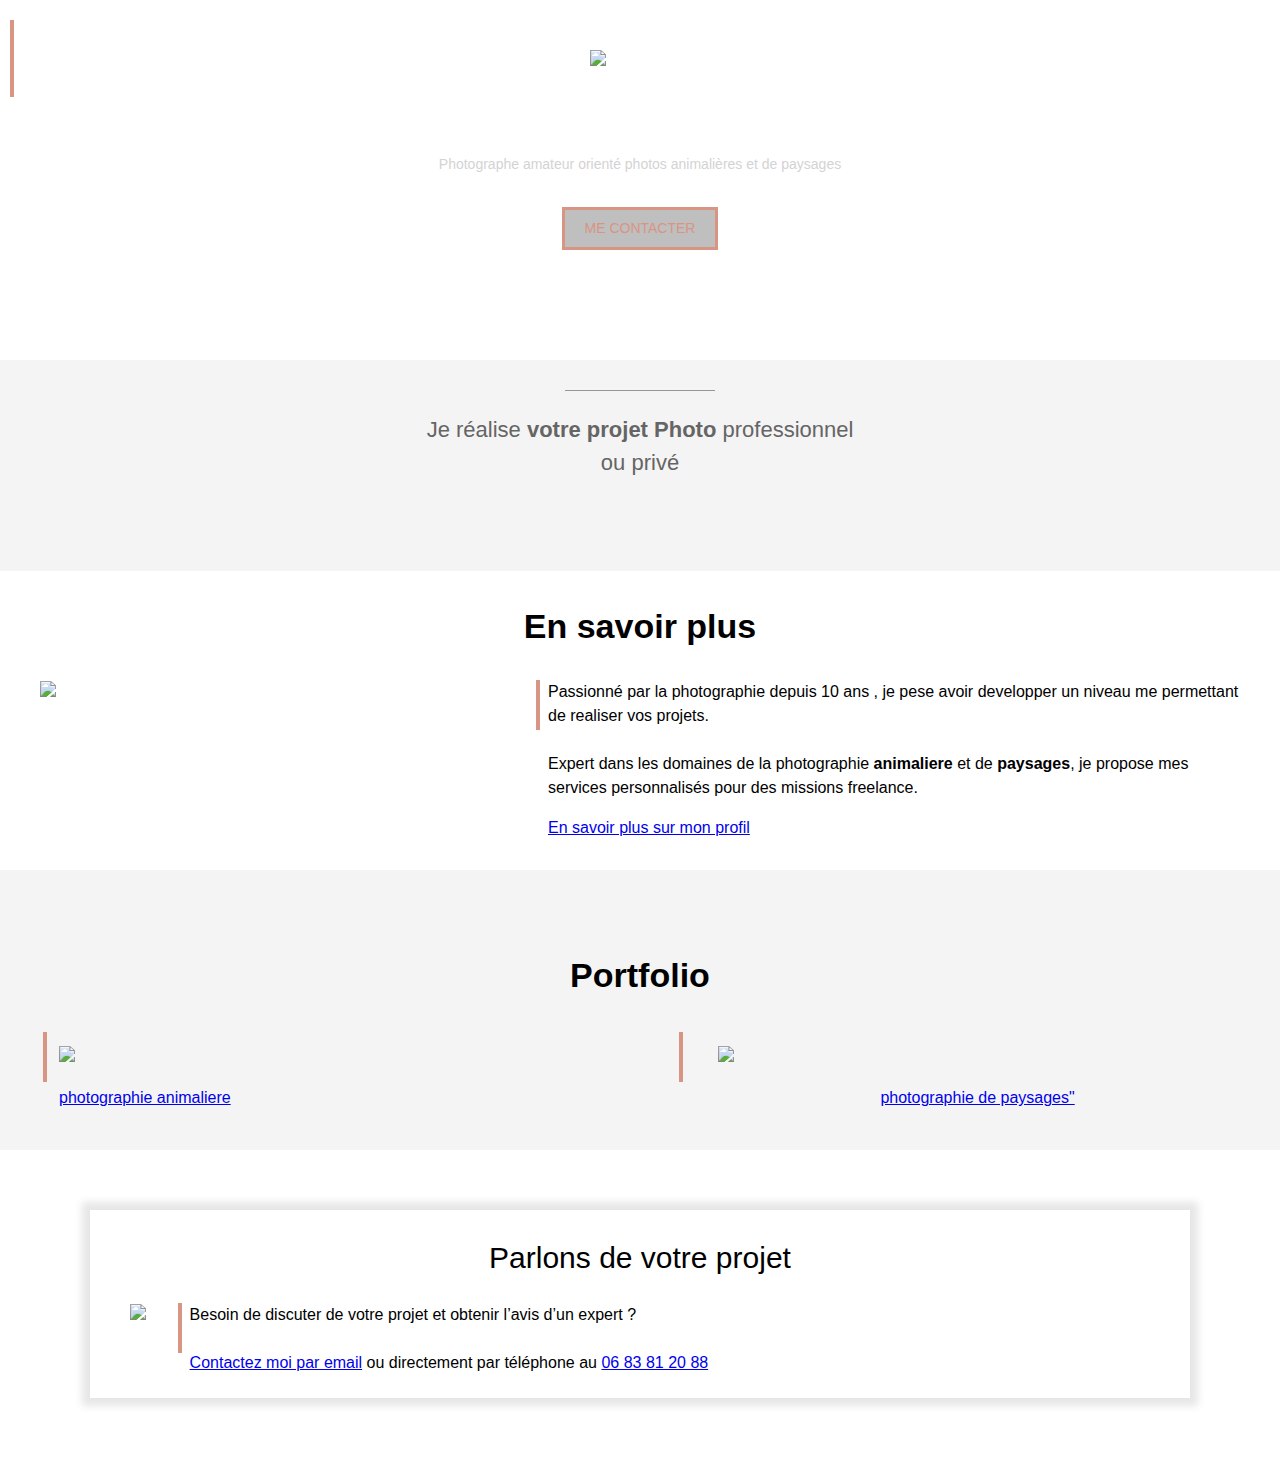
==== index.html @ aefd0a12 "Add files via upload" ====
<!DOCTYPE html>
<html lang="fr">
<head>
    <meta charset="UTF-8">
    <meta name="viewport" content="width=device-width, initial-scale=1.0">
    <title>Romain Cortex</title>
    <link rel="stylesheet" href="style.css">
</head>
<body>
    <!-- COUVERTURE -->
    <div class="cover">
        <img class="cover-profile" src="profilromrondsansfond.png"/>
        <h1>Romain Cortex</h1>
        <p>Photographe amateur orienté photos animalières et de paysages</p>
        
        <div style="text-align: center;">
            <a class="contact-button" href="mailto:romain.siix@gmail.com?subject=Contact%20depuis%20romaincortex.com">ME CONTACTER</a>
        </div>
        <div class="cover-contact">
            <p><a href="mailto:romain.siix@gmail.com?subject=Contact%20depuis%20romaincortex.com">romain.siix@gmail.com </a></p>
            </a></p>
            <p><a href="tel:+33683812088">06 83 81 20 88</a></p>
            <p><a href="tel:+3318195718621">819 571 8621</a></p>
        </div>
    </div>

    <!-- SECTION GRISE 1 -->
    <div class="section section-grise1">
        <div class="separateur"></div>
        <p>Je réalise <b>votre projet Photo</b> professionnel ou privé </p>
    </div>

    <!-- SECTION BLANCHE -->
    <div class="section">
        <h2>En savoir plus</h2>
        <img src="profilromain.jpg" class="col40"/>
        <div class="col60 float-right" style="padding-left: 16px;">
            <div class="texte-avec-ligne-verticale">
                <p>Passionné par la photographie depuis 10 ans , je pese avoir developper un niveau me permettant de realiser vos projets.<br><br>
                    Expert dans les domaines de la photographie <b>animaliere</b> et de <b>paysages</b>, je propose mes services personnalisés pour des missions freelance.</p>
                <a href="https://www.linkedin.com/in/rouxjonathan" target="_blank">En savoir plus sur mon profil</a>
            </div>
        </div>
        
    </div>

    <!-- SECTION GRISE 2 -->
    <div class="section section-grise2">
        <h2>Portfolio</h2>
        <table class="col-portfolio" style="display:inline-block">
            <tr>
                <td><div class="barre-verticale"></div></td>
                <td><img style="width:100%" src="tamia_testsmallbis.jpg"></td>
            </tr>
            <tr>
                <td></td>
                <td align="center"><a href="#">photographie animaliere</a></td>
            </tr>
        </table>
        <table  class="col-portfolio float-right">
            <tr>
                <td><div class="barre-verticale"></div></td>
                <td><img style="width:100%" src="routesmall.jpg"></td>
            </tr>
            <tr>
                <td></td>
                <td align="center"><a href="#">photographie de paysages"</a></td>
            </tr>
        </table>
    </div>

    <!-- SECTION BLANCHE -->
    <div class="section">
        <div class="frame">
            <p class="frame-title">Parlons de votre projet</p>
            <table style="width: 100%">
                <tr>
                    <td valign="top" align="center"><img src="profilromrond.jpg" style="width: 100px"></td>
                    <td>
                        <div class="texte-avec-ligne-verticale"
                        style="margin-left: 20px">
                            <p>
                                Besoin de discuter de votre projet 
                                et obtenir l’avis d’un expert ?
                                <br><br>
                                <a href="mailto:romain.siix@gmail.com?subject=Contact%20depuis%20romaincortex.com">Contactez moi par email</a> ou directement
                                par téléphone au <a href="tel:+33683812088">06 83 81 20 88</a>

                            </p>
                        </div>
                    </td>
                </tr>
            </table>

        </div>
    </div>
</body>
</html>
---- style.css ----
* {
    box-sizing: border-box;
}


:root {
    --color1: #D89584;
    --color2: #F4F4F4;
}

body {
    margin: 0;
    font-family: Arial;
    line-height: 1.5;
}

div.cover {
    background: url(cover_overlay.png) no-repeat center/100% 100%,url(paysagesoft.jpg) no-repeat center/cover;
    height: 360px;
    position: relative;
}

img.cover-profile {
    height: 100px;
    position: relative;
    left: 50%;
    margin-left: -50px;
    margin-top: 50px;
}

h1 {
    color: white;
    text-align: center;
    font-size: 42px;
    margin-top: 10px;
    margin-bottom: 0px;
}

div.cover p {
    color: lightgray;
    text-align: center;
    margin-top: 8px;
    font-size: 14px;
}

div.cover-contact {
    /* background-color: #FF000080; */
    position: absolute;
    top: 20px;
    left: 10px;
    border-left: 4px solid var(--color1);
    padding-left: 8px;
}

div.cover-contact p {
    text-align: left;
    margin-top: 0px;
    margin-bottom: 0px;
}

div.cover-contact p:first-child {
    margin-bottom: 14px;
}

div.cover-contact * {
    color: white;
    font-size: 14px;
}

a.contact-button {
    color: var(--color1);
    border: 3px solid var(--color1);
    padding: 8px 20px;
    text-decoration: none;
    background-color: #00000040;
    display: inline-block;
    margin-top: 18px;
    font-size: 14px;
}

a.contact-button:hover {
    color: white;
    border: 3px solid white;
}

.section {
    padding-left: 40px;
    padding-right: 40px;
    padding-top: 30px;
    padding-bottom: 30px;
    overflow: auto;
}

div.section-grise1 {
    background: url(triangle2white.svg) no-repeat center bottom/100%;
    background-color: var(--color2);
    padding-bottom: 70px;
}

div.section-grise2 {
    background: url(triangle1white.svg) no-repeat center top/100%;
    background-color: var(--color2);
    padding-top: 80px;
}

h2 {
    text-align: center;
    font-size: 34px;
    margin-top: 0px;
}

div.separateur {
    background-color: #979797;
    height: 1px;
    width: 150px;
    position: relative;
    left: 50%;
    margin-left: -75px;
}

div.section-grise1 p {
    font-size: 22px;
    color: #656565;
    text-align: center;
    max-width: 450px;
    margin-left: auto;
    margin-right: auto;
}

.col40 {
    width: 40%;
}

.col60 {
    width: 60%;
}

.float-right {
    float: right;
}

div.texte-avec-ligne-verticale {
    border-left: 4px solid var(--color1);
    padding-left: 8px;
    height: 50px;
    display: inline-block;
}

div.texte-avec-ligne-verticale p {
    margin-top: 0;
}

div.barre-verticale {
    height: 50px;
    width: 4px;
    background-color: var(--color1);
    margin-right: 8px;
}

.col-portfolio {
    width: 47%;

}

div.frame {
    margin: 30px 50px;
    padding: 20px 30px;
    background-color: white;
    box-shadow: 0px 0px 8px 8px rgba(0, 0, 0, 0.1);

}

p.frame-title {
    font-size: 30px;
    margin-top: 5px;
    margin-bottom: 20px;
    text-align: center;
}
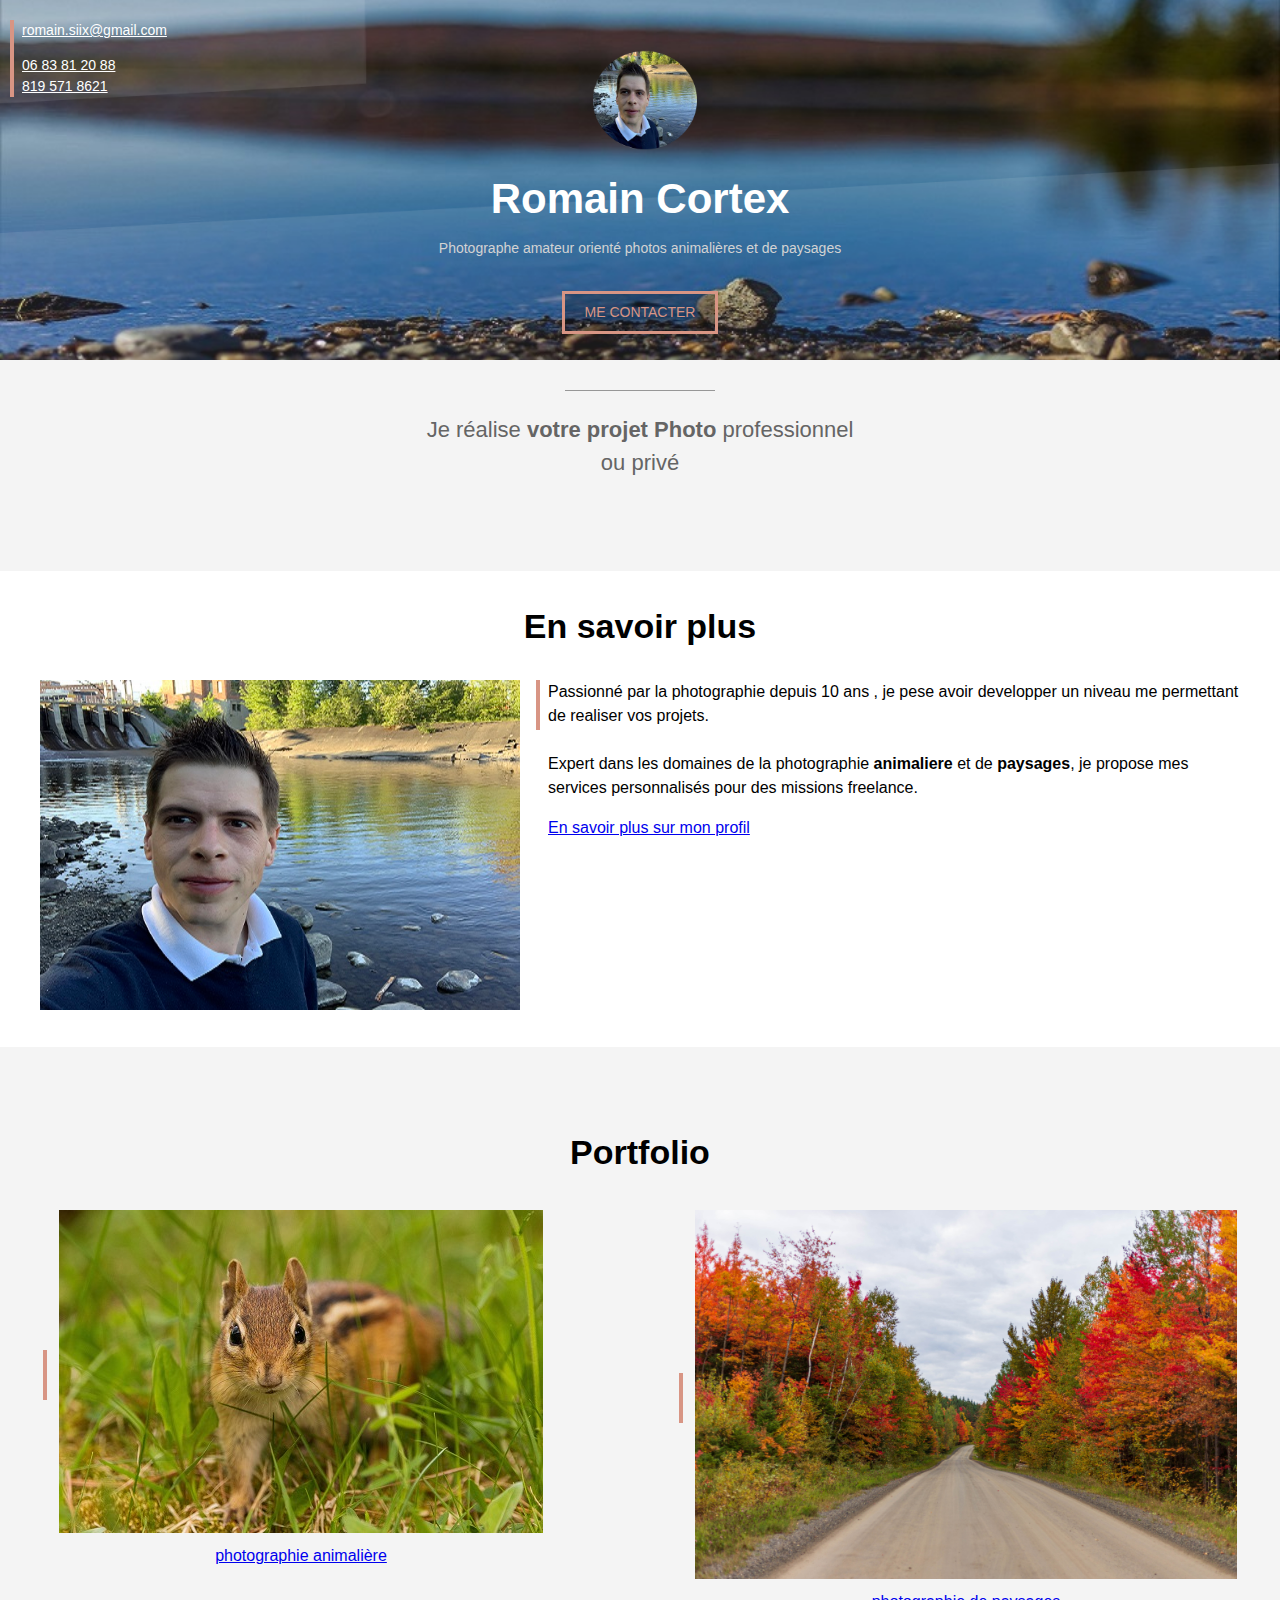
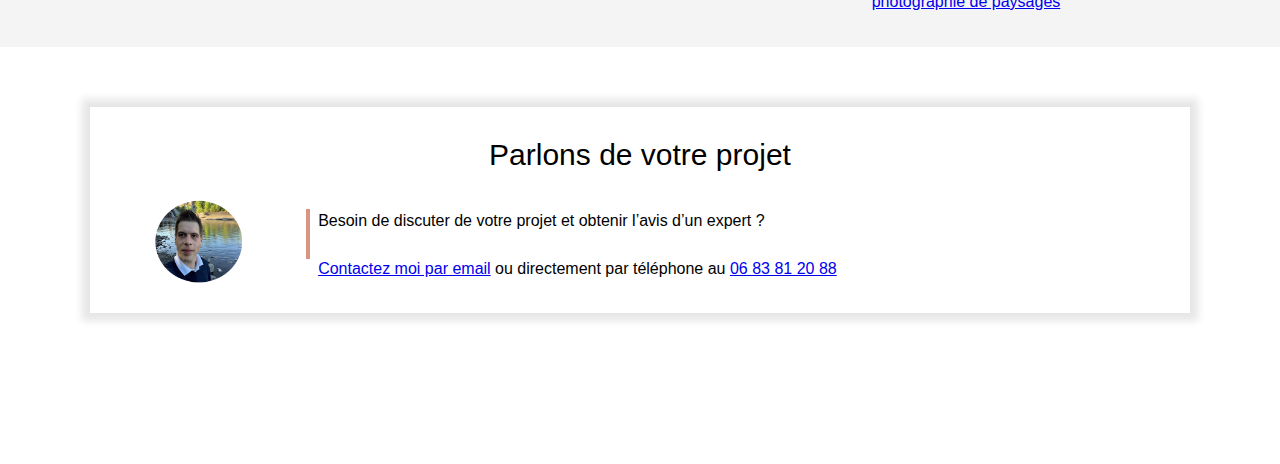
==== commit ca012d0b: "Add files via upload" ====
--- a/index.html
+++ b/index.html
@@ -33,12 +33,12 @@
     <!-- SECTION BLANCHE -->
     <div class="section">
         <h2>En savoir plus</h2>
-        <img src="profilromain.jpg" class="col40"/>
-        <div class="col60 float-right" style="padding-left: 16px;">
+        <img src="profilromain.jpg" class="col-contenu"/>
+        <div class="col-contenu float-right">
             <div class="texte-avec-ligne-verticale">
                 <p>Passionné par la photographie depuis 10 ans , je pese avoir developper un niveau me permettant de realiser vos projets.<br><br>
                     Expert dans les domaines de la photographie <b>animaliere</b> et de <b>paysages</b>, je propose mes services personnalisés pour des missions freelance.</p>
-                <a href="https://www.linkedin.com/in/rouxjonathan" target="_blank">En savoir plus sur mon profil</a>
+                <a href="https://www.linkedin.com/in/romain-six" target="_blank">En savoir plus sur mon profil</a>
             </div>
         </div>
         
@@ -50,49 +50,29 @@
         <table class="col-portfolio" style="display:inline-block">
             <tr>
                 <td><div class="barre-verticale"></div></td>
-                <td><img style="width:100%" src="tamia_testsmallbis.jpg"></td>
+                <td><a href="portfolio-animaliere.html"><img style="width:100%" src="tamia_testsmallbis.jpg"></a></td>
             </tr>
             <tr>
                 <td></td>
-                <td align="center"><a href="#">photographie animaliere</a></td>
+                <td align="center"><a href="#">photographie animalière</a></td>
             </tr>
         </table>
         <table  class="col-portfolio float-right">
             <tr>
                 <td><div class="barre-verticale"></div></td>
-                <td><img style="width:100%" src="routesmall.jpg"></td>
+                <td><a href="portfolio-paysage.html"><img style="width:100%" src="routesmall.jpg"></a></td>
             </tr>
             <tr>
                 <td></td>
-                <td align="center"><a href="#">photographie de paysages"</a></td>
+                <td align="center"><a href="portfolio-paysage.html">photographie de paysages</a></td>
             </tr>
         </table>
     </div>
 
-    <!-- SECTION BLANCHE -->
+    <!-- SECTION BLANCHE FRAME -->
     <div class="section">
-        <div class="frame">
-            <p class="frame-title">Parlons de votre projet</p>
-            <table style="width: 100%">
-                <tr>
-                    <td valign="top" align="center"><img src="profilromrond.jpg" style="width: 100px"></td>
-                    <td>
-                        <div class="texte-avec-ligne-verticale"
-                        style="margin-left: 20px">
-                            <p>
-                                Besoin de discuter de votre projet 
-                                et obtenir l’avis d’un expert ?
-                                <br><br>
-                                <a href="mailto:romain.siix@gmail.com?subject=Contact%20depuis%20romaincortex.com">Contactez moi par email</a> ou directement
-                                par téléphone au <a href="tel:+33683812088">06 83 81 20 88</a>
-
-                            </p>
-                        </div>
-                    </td>
-                </tr>
-            </table>
-
-        </div>
+        <iframe src="contact-frame.html" scrolling="no"></iframe>
+      
     </div>
 </body>
 </html>--- a/style.css
+++ b/style.css
@@ -12,6 +12,14 @@
     margin: 0;
     font-family: Arial;
     line-height: 1.5;
+}
+
+iframe {
+    width: 100%;
+    border: none;
+    height: 350px;
+
+
 }
 
 div.cover {
@@ -77,6 +85,13 @@
     margin-top: 18px;
     font-size: 14px;
 }
+a.contact-button-portfolio{
+    position: absolute; 
+    right: 20px;
+    top: 5px;
+}
+
+
 
 a.contact-button:hover {
     color: white;
@@ -92,7 +107,7 @@
 }
 
 div.section-grise1 {
-    background: url(triangle2white.svg) no-repeat center bottom/100%;
+    background: url(triangle2white.svg) no-repeat center bottom -1px/100%;
     background-color: var(--color2);
     padding-bottom: 70px;
 }
@@ -127,12 +142,13 @@
     margin-right: auto;
 }
 
-.col40 {
+img.col-contenu {
     width: 40%;
 }
 
-.col60 {
+div.col-contenu {
     width: 60%;
+    padding-left: 16px;
 }
 
 .float-right {
@@ -175,4 +191,126 @@
     margin-top: 5px;
     margin-bottom: 20px;
     text-align: center;
+}
+div.frame img {
+    width: 100px;
+}
+
+/* PORTFOLIO*/
+
+.portfolio-header {
+    height: 90px;
+    background: url(header.jpg) no-repeat center/cover;
+    position: relative;
+
+}
+.portfolio-header-title {
+    font-size: 26px;
+    font-weight: bold;
+    color: white;
+    display: inline-block;
+    padding-top: 4px;
+    padding-left: 8px;
+}
+h1.portfolio{
+    font-size: 26px;
+    color: black;
+    line-height: 1;
+    padding-top: 10px;
+}
+h2.portfolio{
+    font-size: 26px;
+    color: black;
+    font-weight: normal;
+    margin-bottom: 0px;
+
+    }
+a.portfolio-back{
+    color: var(--color1);
+    margin-left: -10px;
+
+
+}
+img.portfolio{
+    width: 70%;
+    max-width: 550px;
+}
+
+/* responsive design */
+
+@media only screen and (max-width: 768px) {
+    img.cover-profile {
+        height: 90px;
+        margin-top: 75px;
+    }
+    
+    h1 {
+        
+        font-size: 38px;
+        margin-top: 6px;
+        margin-bottom: 0px;
+    }
+    
+    div.cover p {
+        
+        margin-top: 2px;
+        font-size: 13px;
+    }
+
+    .section {
+        padding-left: 20px;
+        padding-right: 20px;
+       
+    }
+    
+    div.section-grise1 {
+        padding-bottom: 40px;
+    }
+    h2 {
+        font-size: 30px;  
+    }
+    img.col-contenu {
+        width: 100%;
+    }
+    
+    div.col-contenu {
+        width: 100%;
+        padding-left: 0px;
+        margin-top: 20px;
+    }
+    .col-portfolio {
+        width: 100%;
+        margin-bottom: 20px;
+    }
+
+    div.frame {
+        margin: 0px 0px;
+        padding: 0px 0px;
+        box-shadow:none;
+        }
+    div.frame img {
+        width: 70px;
+
+    }
+    
+    iframe {
+        height: 250px;
+    }
+    /* portfolio mobile */
+
+    .portfolio-header-title {
+        font-size: 19px;
+        padding-top: 10px;
+        padding-left: 4px;
+    }
+    a.contact-button {
+        padding: 7px 12px;
+        margin-top: 15px;
+        font-size: 12px;
+    }
+    a.contact-button-portfolio{
+        right: 12px;
+        
+    }
+        
 }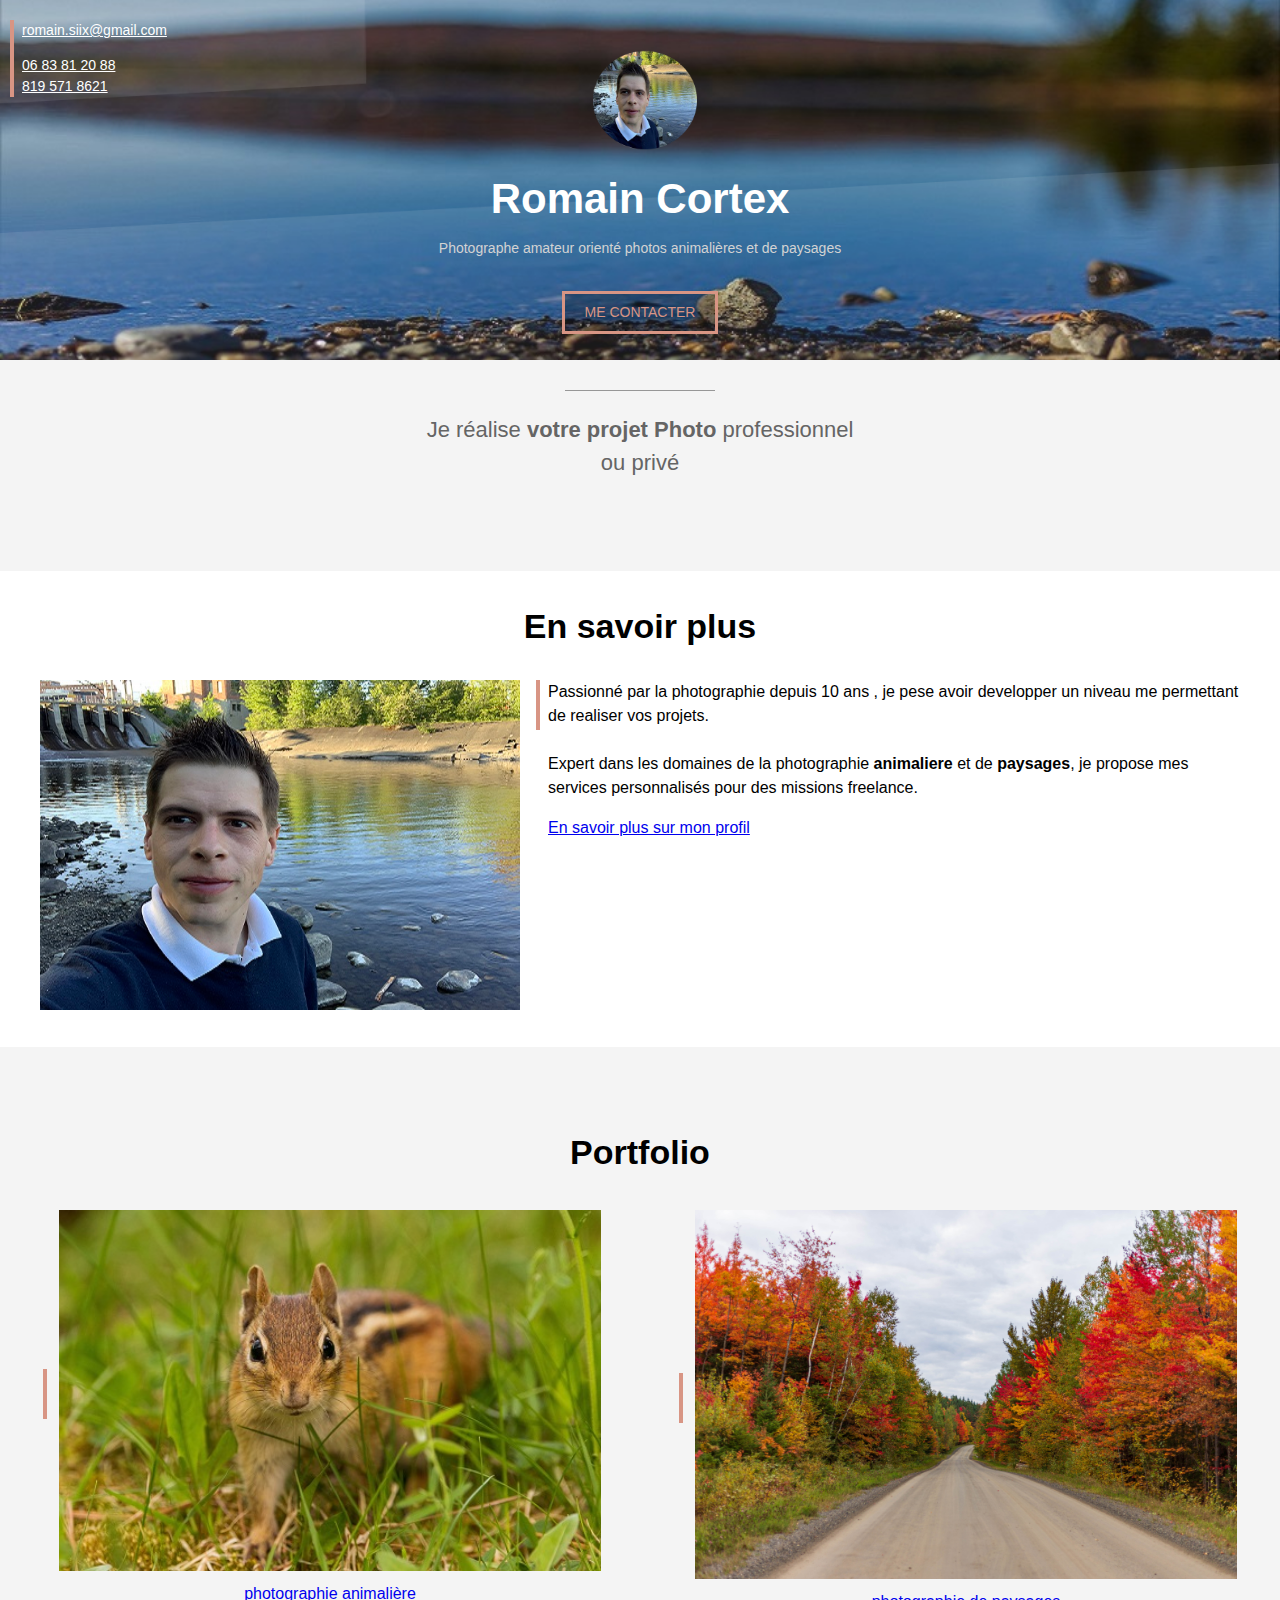
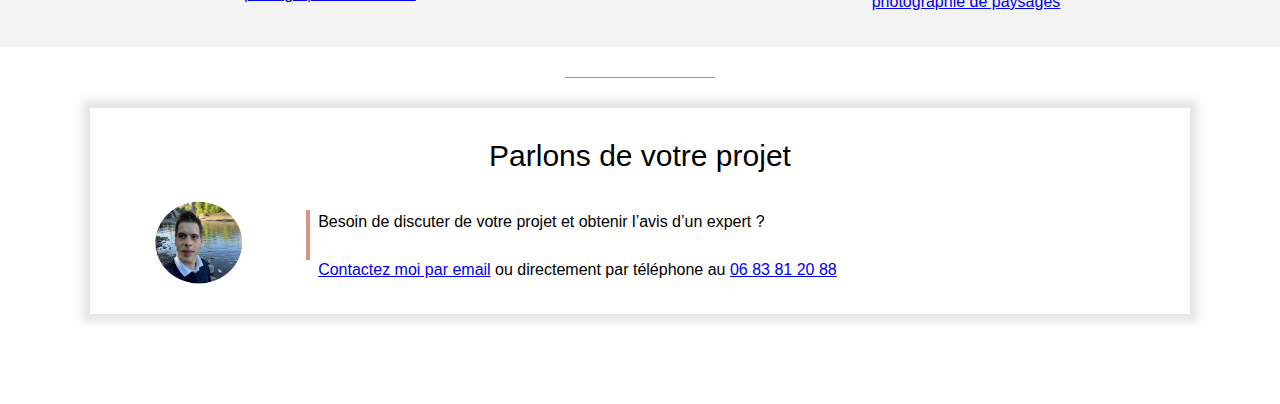
==== commit 8859ab6b: "Add files via upload" ====
--- a/index.html
+++ b/index.html
@@ -50,7 +50,7 @@
         <table class="col-portfolio" style="display:inline-block">
             <tr>
                 <td><div class="barre-verticale"></div></td>
-                <td><a href="portfolio-animaliere.html"><img style="width:100%" src="tamia_testsmallbis.jpg"></a></td>
+                <td style="width: 100%"><a href="portfolio-animaliere.html"><img style="width:100%" src="tamia_testsmallbis.jpg"></a></td>
             </tr>
             <tr>
                 <td></td>
@@ -60,7 +60,7 @@
         <table  class="col-portfolio float-right">
             <tr>
                 <td><div class="barre-verticale"></div></td>
-                <td><a href="portfolio-paysage.html"><img style="width:100%" src="routesmall.jpg"></a></td>
+                <td style="width: 100%"><a href="portfolio-paysage.html"><img style="width:100%" src="routesmall.jpg"></a></td>
             </tr>
             <tr>
                 <td></td>
@@ -70,9 +70,7 @@
     </div>
 
     <!-- SECTION BLANCHE FRAME -->
-    <div class="section">
-        <iframe src="contact-frame.html" scrolling="no"></iframe>
+    <iframe src="contact-frame.html" scrolling="no"></iframe>
       
-    </div>
 </body>
 </html>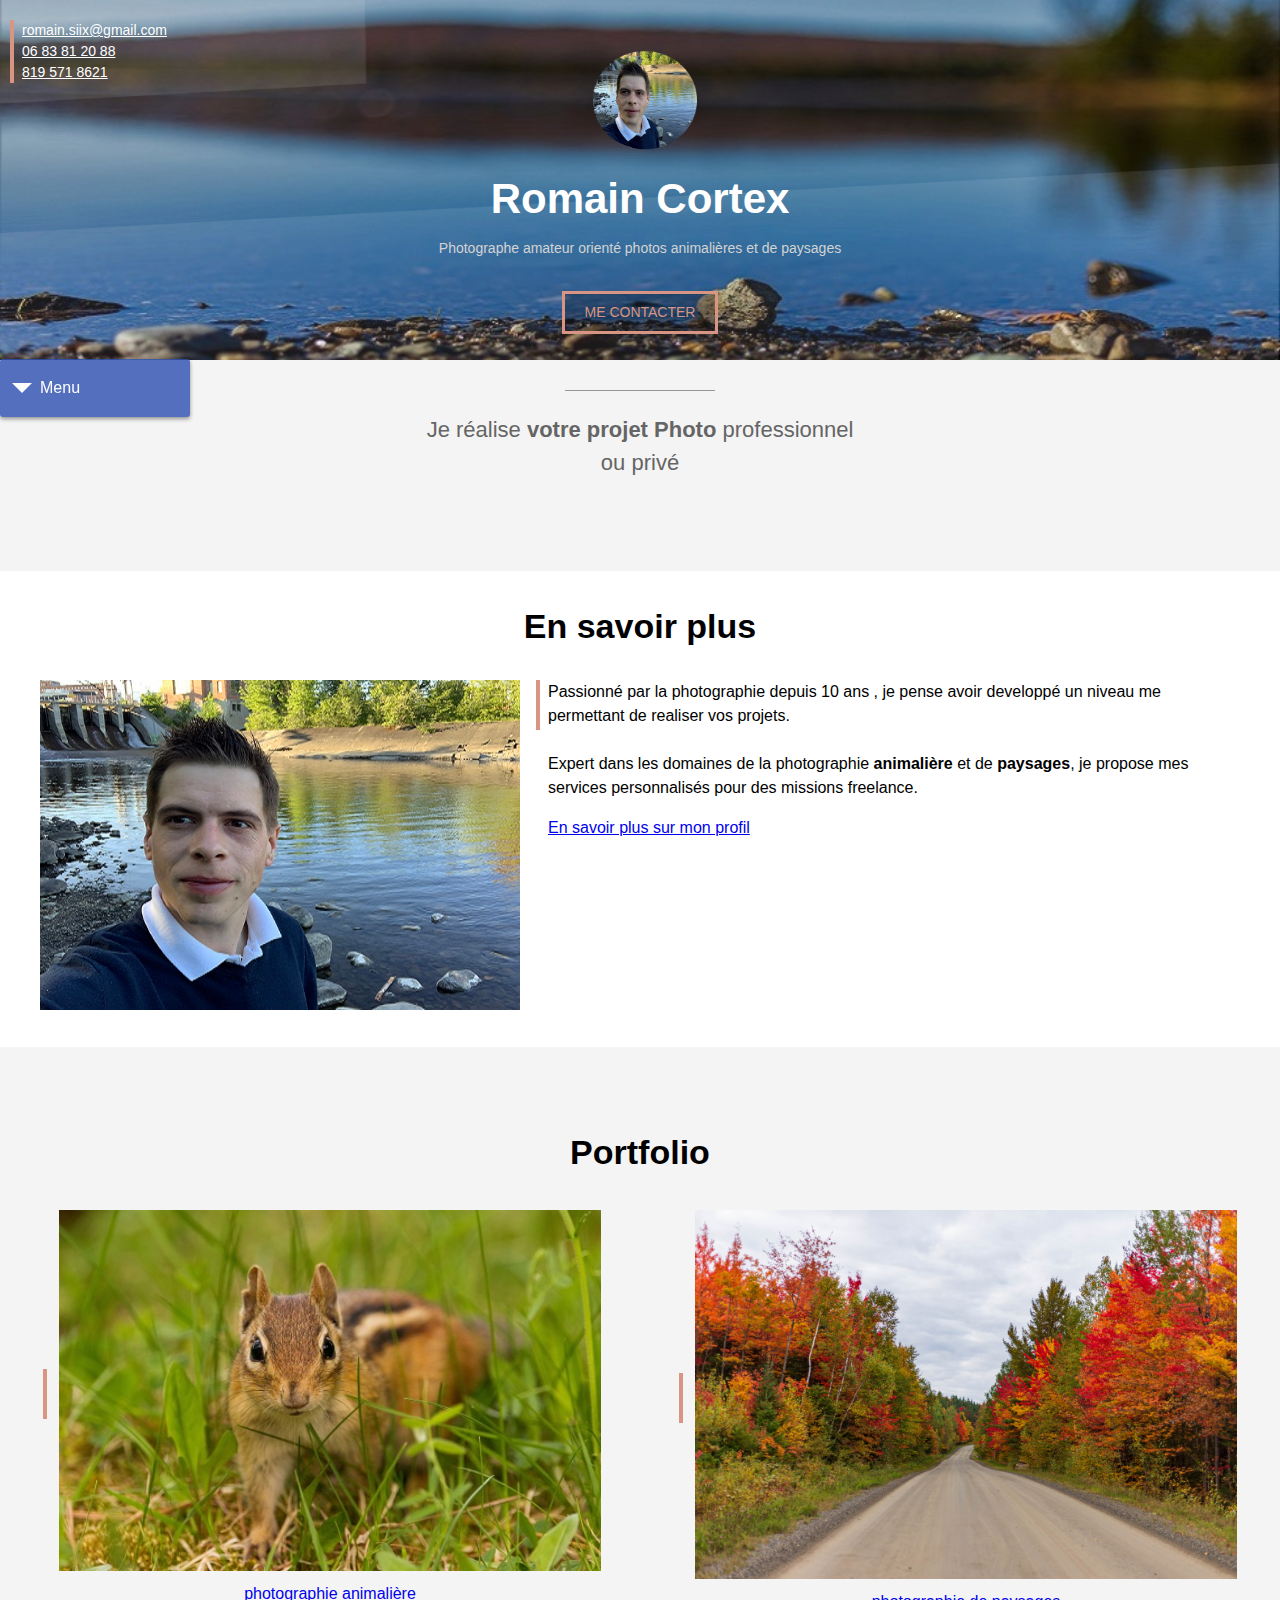
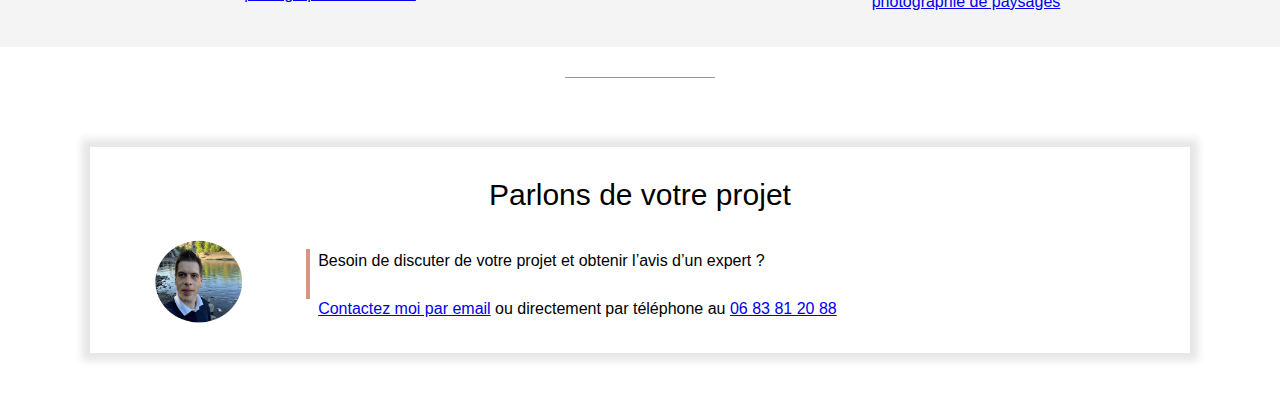
==== commit 09515401: "ajout menu et bouton retour" ====
--- a/index.html
+++ b/index.html
@@ -18,10 +18,14 @@
         </div>
         <div class="cover-contact">
             <p><a href="mailto:romain.siix@gmail.com?subject=Contact%20depuis%20romaincortex.com">romain.siix@gmail.com </a></p>
-            </a></p>
+            <!-- </a></p> -->
             <p><a href="tel:+33683812088">06 83 81 20 88</a></p>
             <p><a href="tel:+3318195718621">819 571 8621</a></p>
         </div>
+
+        <!-- Menu FRAME - Source : https://codepen.io/sean_codes/pen/WdzgdY -->
+        <iframe src="menu/menu.html" scrolling="no"></iframe>
+
     </div>
 
     <!-- SECTION GRISE 1 -->
@@ -36,8 +40,8 @@
         <img src="profilromain.jpg" class="col-contenu"/>
         <div class="col-contenu float-right">
             <div class="texte-avec-ligne-verticale">
-                <p>Passionné par la photographie depuis 10 ans , je pese avoir developper un niveau me permettant de realiser vos projets.<br><br>
-                    Expert dans les domaines de la photographie <b>animaliere</b> et de <b>paysages</b>, je propose mes services personnalisés pour des missions freelance.</p>
+                <p>Passionné par la photographie depuis 10 ans , je pense avoir developpé un niveau me permettant de realiser vos projets.<br><br>
+                    Expert dans les domaines de la photographie <b>animalière</b> et de <b>paysages</b>, je propose mes services personnalisés pour des missions freelance.</p>
                 <a href="https://www.linkedin.com/in/romain-six" target="_blank">En savoir plus sur mon profil</a>
             </div>
         </div>
@@ -54,7 +58,7 @@
             </tr>
             <tr>
                 <td></td>
-                <td align="center"><a href="#">photographie animalière</a></td>
+                <td align="center"><a href="portfolio-animaliere.html">photographie animalière</a></td>
             </tr>
         </table>
         <table  class="col-portfolio float-right">
--- a/style.css
+++ b/style.css
@@ -67,7 +67,7 @@
 }
 
 div.cover-contact p:first-child {
-    margin-bottom: 14px;
+    /* margin-bottom: 14px; */
 }
 
 div.cover-contact * {
@@ -196,6 +196,7 @@
     width: 100px;
 }
 
+
 /* PORTFOLIO*/
 
 .portfolio-header {
@@ -204,16 +205,21 @@
     position: relative;
 
 }
-.portfolio-header-title {
+/* .portfolio-header-title{
     font-size: 26px;
     font-weight: bold;
     color: white;
     display: inline-block;
     padding-top: 4px;
     padding-left: 8px;
+} */
+.logo{
+    text-decoration: none;
+    color: white;
+    font-size: 26px;
 }
 h1.portfolio{
-    font-size: 26px;
+    font-size: 46px;
     color: black;
     line-height: 1;
     padding-top: 10px;
@@ -233,12 +239,17 @@
 }
 img.portfolio{
     width: 70%;
-    max-width: 550px;
+    max-width: 475px;
+    
+}
+.display-mobile{
+    display: none;
+
 }
 
 /* responsive design */
 
-@media only screen and (max-width: 768px) {
+@media only screen and (max-width: 767px) {
     img.cover-profile {
         height: 90px;
         margin-top: 75px;
@@ -293,9 +304,6 @@
 
     }
     
-    iframe {
-        height: 250px;
-    }
     /* portfolio mobile */
 
     .portfolio-header-title {
@@ -305,12 +313,29 @@
     }
     a.contact-button {
         padding: 7px 12px;
-        margin-top: 15px;
+        margin-top: 22px;
         font-size: 12px;
     }
     a.contact-button-portfolio{
         right: 12px;
         
     }
+    h1.portfolio{
+        font-size: 40px;
+        
+    }
+    h2.portfolio{
+        font-size: 22px;
+       
+    }
+    img.portfolio{
+        width: 100%;
+        
+    }
+    .display-mobile{
+        display: block;
+
+    }
+    
         
 }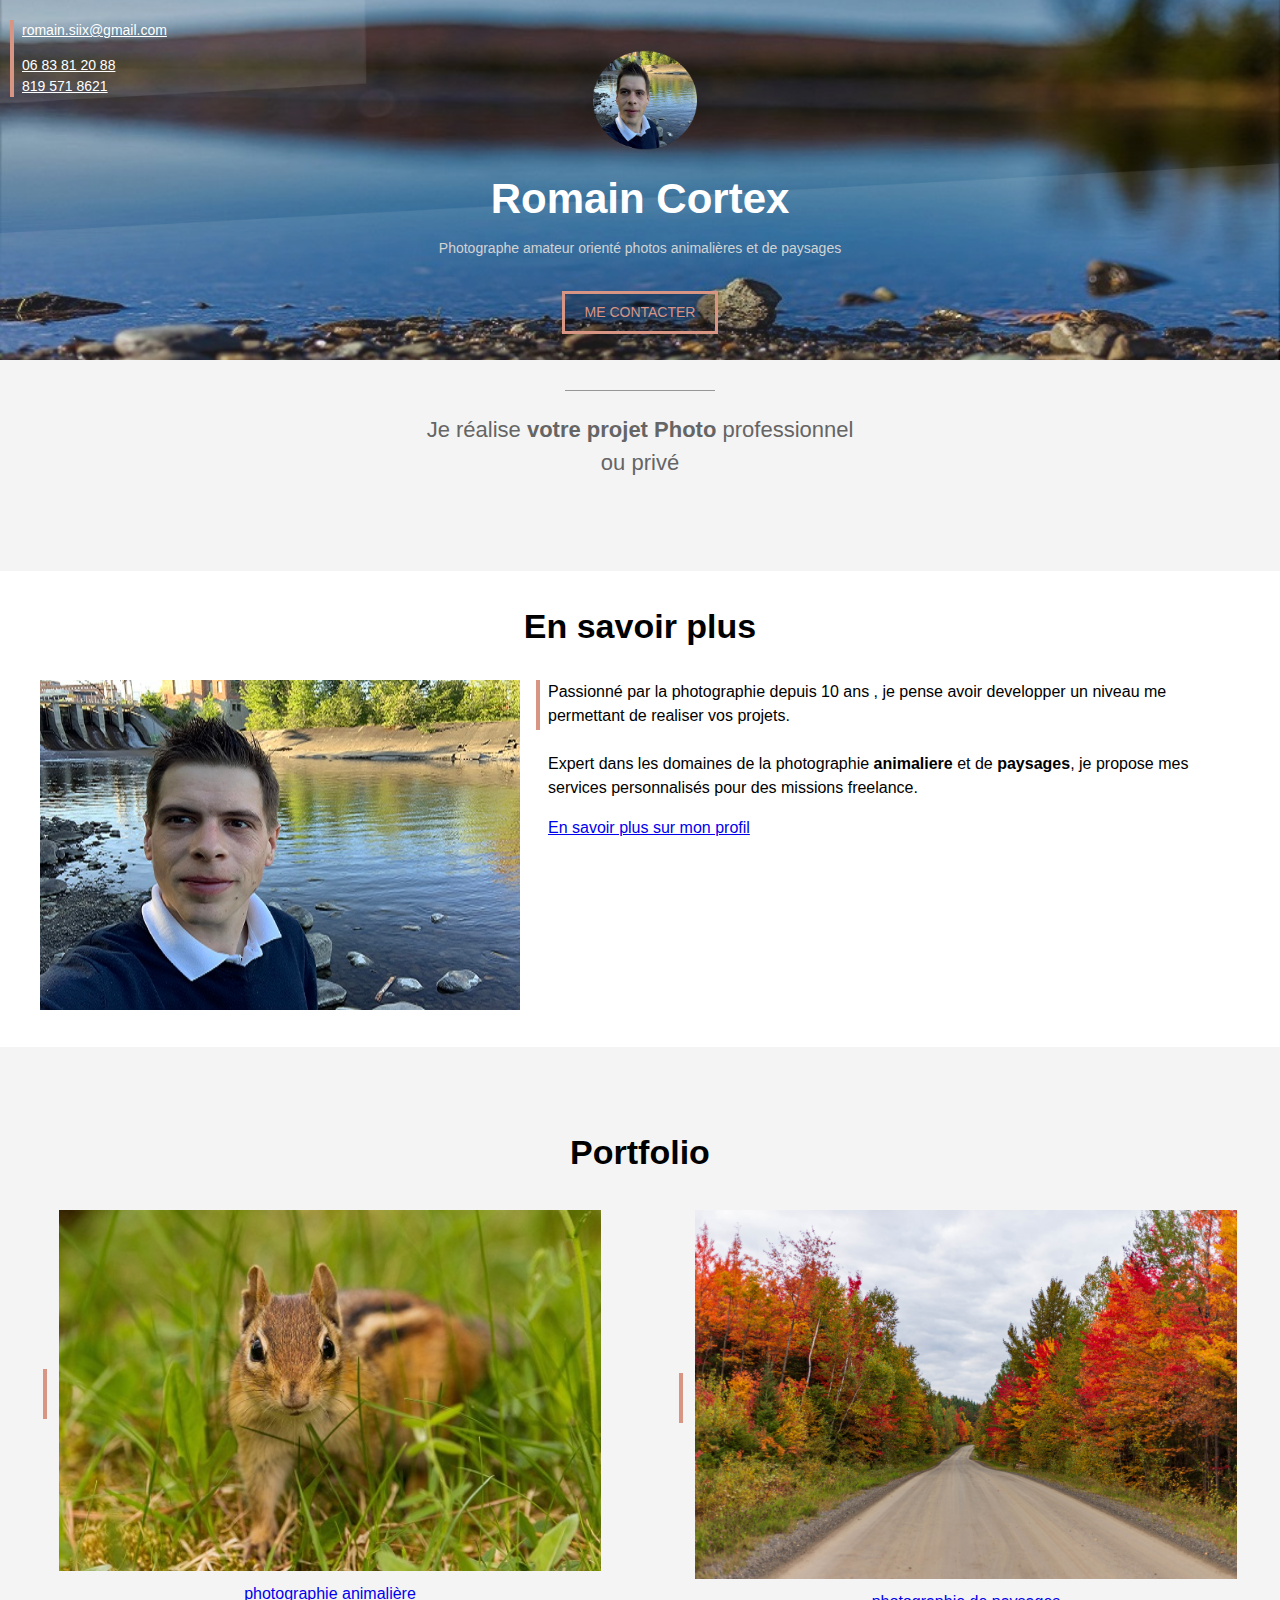
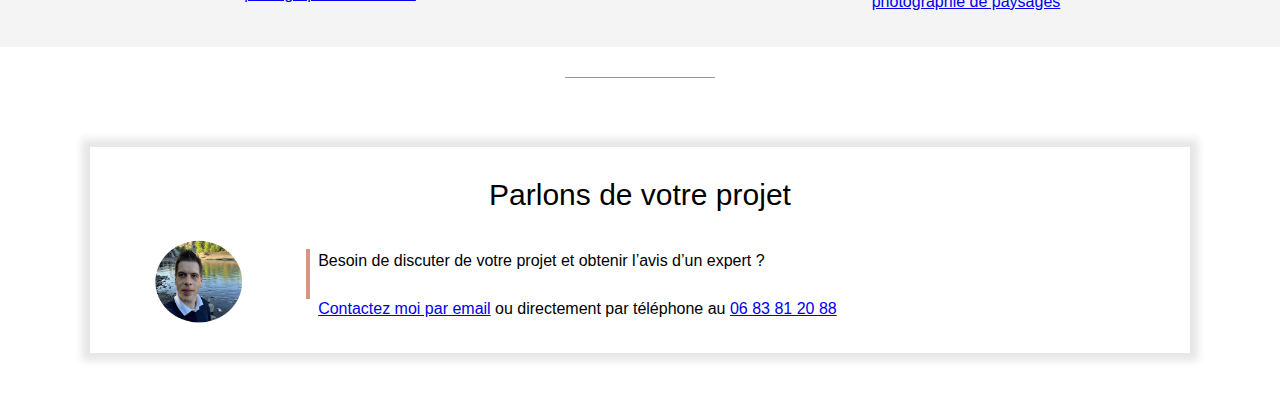
==== commit e0af7c25: "Add files via upload" ====
--- a/index.html
+++ b/index.html
@@ -18,14 +18,10 @@
         </div>
         <div class="cover-contact">
             <p><a href="mailto:romain.siix@gmail.com?subject=Contact%20depuis%20romaincortex.com">romain.siix@gmail.com </a></p>
-            <!-- </a></p> -->
+            </a></p>
             <p><a href="tel:+33683812088">06 83 81 20 88</a></p>
             <p><a href="tel:+3318195718621">819 571 8621</a></p>
         </div>
-
-        <!-- Menu FRAME - Source : https://codepen.io/sean_codes/pen/WdzgdY -->
-        <iframe src="menu/menu.html" scrolling="no"></iframe>
-
     </div>
 
     <!-- SECTION GRISE 1 -->
@@ -40,8 +36,8 @@
         <img src="profilromain.jpg" class="col-contenu"/>
         <div class="col-contenu float-right">
             <div class="texte-avec-ligne-verticale">
-                <p>Passionné par la photographie depuis 10 ans , je pense avoir developpé un niveau me permettant de realiser vos projets.<br><br>
-                    Expert dans les domaines de la photographie <b>animalière</b> et de <b>paysages</b>, je propose mes services personnalisés pour des missions freelance.</p>
+                <p>Passionné par la photographie depuis 10 ans , je pense avoir developper un niveau me permettant de realiser vos projets.<br><br>
+                    Expert dans les domaines de la photographie <b>animaliere</b> et de <b>paysages</b>, je propose mes services personnalisés pour des missions freelance.</p>
                 <a href="https://www.linkedin.com/in/romain-six" target="_blank">En savoir plus sur mon profil</a>
             </div>
         </div>
@@ -58,7 +54,7 @@
             </tr>
             <tr>
                 <td></td>
-                <td align="center"><a href="portfolio-animaliere.html">photographie animalière</a></td>
+                <td align="center"><a href="#">photographie animalière</a></td>
             </tr>
         </table>
         <table  class="col-portfolio float-right">
@@ -75,6 +71,16 @@
 
     <!-- SECTION BLANCHE FRAME -->
     <iframe src="contact-frame.html" scrolling="no"></iframe>
+
+
+
+    <!--GALERIE TEST il faut ajouter le bouton permettant lacces à la galerie -->
+
+
+    
       
 </body>
-</html>+</html>
+
+
+
--- a/style.css
+++ b/style.css
@@ -67,7 +67,7 @@
 }
 
 div.cover-contact p:first-child {
-    /* margin-bottom: 14px; */
+    margin-bottom: 14px;
 }
 
 div.cover-contact * {
@@ -196,7 +196,6 @@
     width: 100px;
 }
 
-
 /* PORTFOLIO*/
 
 .portfolio-header {
@@ -205,18 +204,13 @@
     position: relative;
 
 }
-/* .portfolio-header-title{
+.portfolio-header-title {
     font-size: 26px;
     font-weight: bold;
     color: white;
     display: inline-block;
     padding-top: 4px;
     padding-left: 8px;
-} */
-.logo{
-    text-decoration: none;
-    color: white;
-    font-size: 26px;
 }
 h1.portfolio{
     font-size: 46px;
@@ -246,6 +240,29 @@
     display: none;
 
 }
+/*GALERIE*/
+
+div.gallery {
+    margin: 5px;
+    border: 1px solid #ccc;
+    float: center
+    width: 180px;
+    background-color: blue;
+    
+  }
+  
+div.gallery:hover {
+    border: 1px solid #777;
+  }
+  
+div.gallery img {
+    width: 100%;
+    height: auto;
+  }
+  
+div.desc {
+    padding: 15px;
+    text-align: center;
 
 /* responsive design */
 
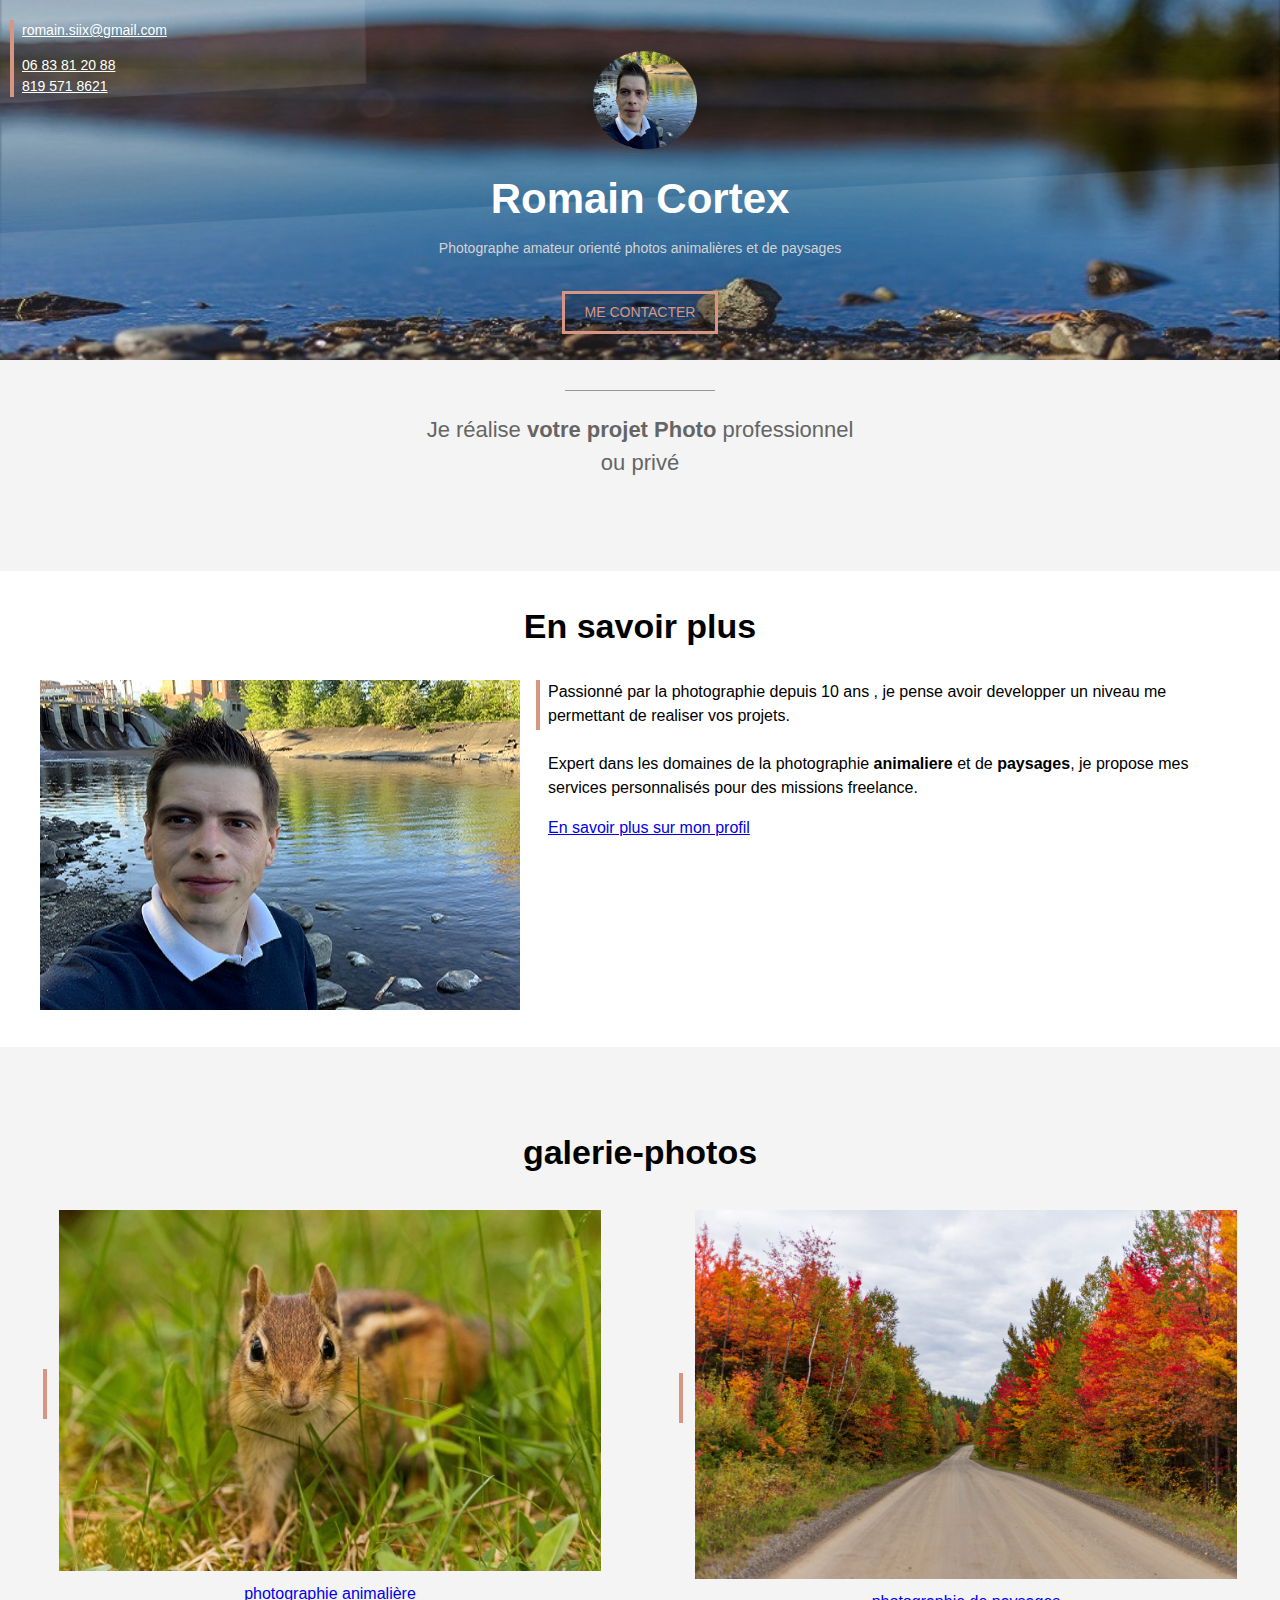
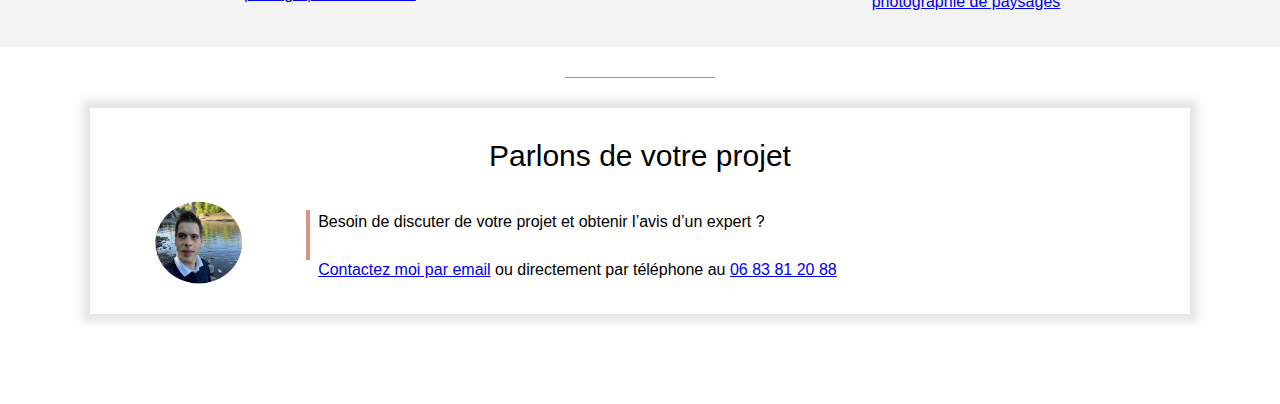
==== commit 2853c78c: "Add files via upload" ====
--- a/index.html
+++ b/index.html
@@ -46,7 +46,7 @@
 
     <!-- SECTION GRISE 2 -->
     <div class="section section-grise2">
-        <h2>Portfolio</h2>
+        <h2>galerie-photos</h2>
         <table class="col-portfolio" style="display:inline-block">
             <tr>
                 <td><div class="barre-verticale"></div></td>
@@ -69,6 +69,8 @@
         </table>
     </div>
 
+
+
     <!-- SECTION BLANCHE FRAME -->
     <iframe src="contact-frame.html" scrolling="no"></iframe>
 
